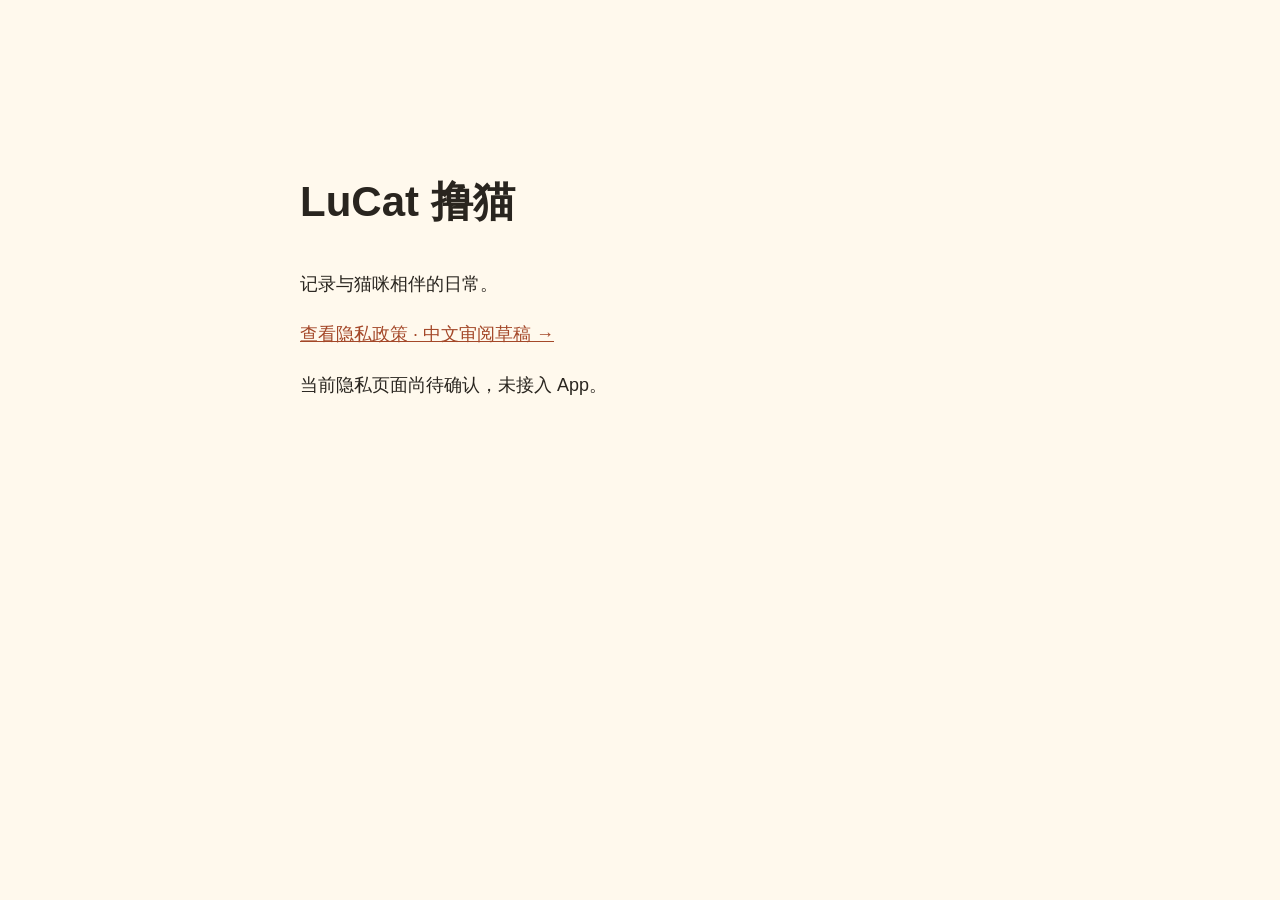
==== lucat/index.html @ 4d1ef344 "Add LuCat privacy landing page" ====
<!doctype html><html lang="zh-Hans"><head><meta charset="utf-8"><meta name="viewport" content="width=device-width,initial-scale=1"><meta name="robots" content="noindex"><title>LuCat 撸猫</title><style>body{font:18px/1.8 -apple-system,BlinkMacSystemFont,sans-serif;color:#29251f;background:#fff9ed;max-width:680px;margin:12vh auto;padding:28px}a{color:#a44829}h1{font-size:42px}p{max-width:36em}</style></head><body><h1>LuCat 撸猫</h1><p>记录与猫咪相伴的日常。</p><p><a href="privacy/?lang=zh-Hans">查看隐私政策 · 中文审阅草稿 →</a></p><p>当前隐私页面尚待确认，未接入 App。</p></body></html>
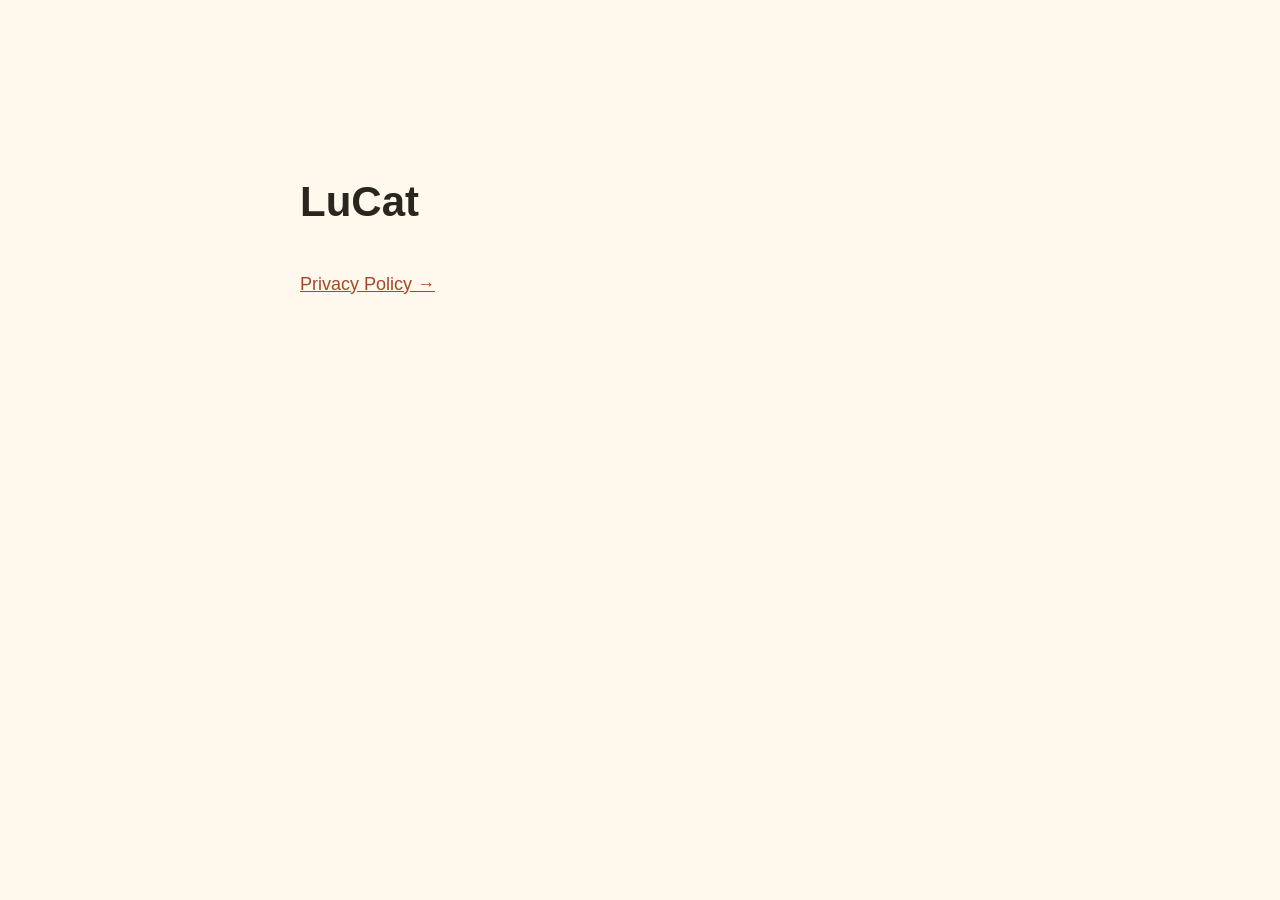
==== commit c76fcce1: "Update LuCat landing page to localized published privacy policy" ====
--- a/lucat/index.html
+++ b/lucat/index.html
@@ -1 +1 @@
-<!doctype html><html lang="zh-Hans"><head><meta charset="utf-8"><meta name="viewport" content="width=device-width,initial-scale=1"><meta name="robots" content="noindex"><title>LuCat 撸猫</title><style>body{font:18px/1.8 -apple-system,BlinkMacSystemFont,sans-serif;color:#29251f;background:#fff9ed;max-width:680px;margin:12vh auto;padding:28px}a{color:#a44829}h1{font-size:42px}p{max-width:36em}</style></head><body><h1>LuCat 撸猫</h1><p>记录与猫咪相伴的日常。</p><p><a href="privacy/?lang=zh-Hans">查看隐私政策 · 中文审阅草稿 →</a></p><p>当前隐私页面尚待确认，未接入 App。</p></body></html>
+<!doctype html><html lang="en"><head><meta charset="utf-8"><meta name="viewport" content="width=device-width,initial-scale=1"><title>LuCat</title><style>body{font:18px/1.8 -apple-system,BlinkMacSystemFont,sans-serif;color:#29251f;background:#fff9ed;max-width:680px;margin:12vh auto;padding:28px}a{color:#a44829}h1{font-size:42px}</style></head><body><h1>LuCat</h1><p><a id="privacy" href="privacy/?lang=en">Privacy Policy →</a></p><script>const data={"en": "Privacy Policy", "zh-Hans": "隐私政策", "zh-Hant-HK": "私隱政策", "ru": "Политика конфиденциальности", "pt-BR": "Política de Privacidade", "es-MX": "Política de privacidad", "fr": "Politique de confidentialité", "de": "Datenschutzerklärung", "it": "Informativa sulla privacy", "ja": "プライバシーポリシー"};const u=new URL(location.href);const q=u.searchParams.get('lang');const l=Object.hasOwn(data,q)?q:'en';document.documentElement.lang=l;const a=document.getElementById('privacy');a.textContent=data[l]+' →';a.href='privacy/?lang='+encodeURIComponent(l);</script></body></html>
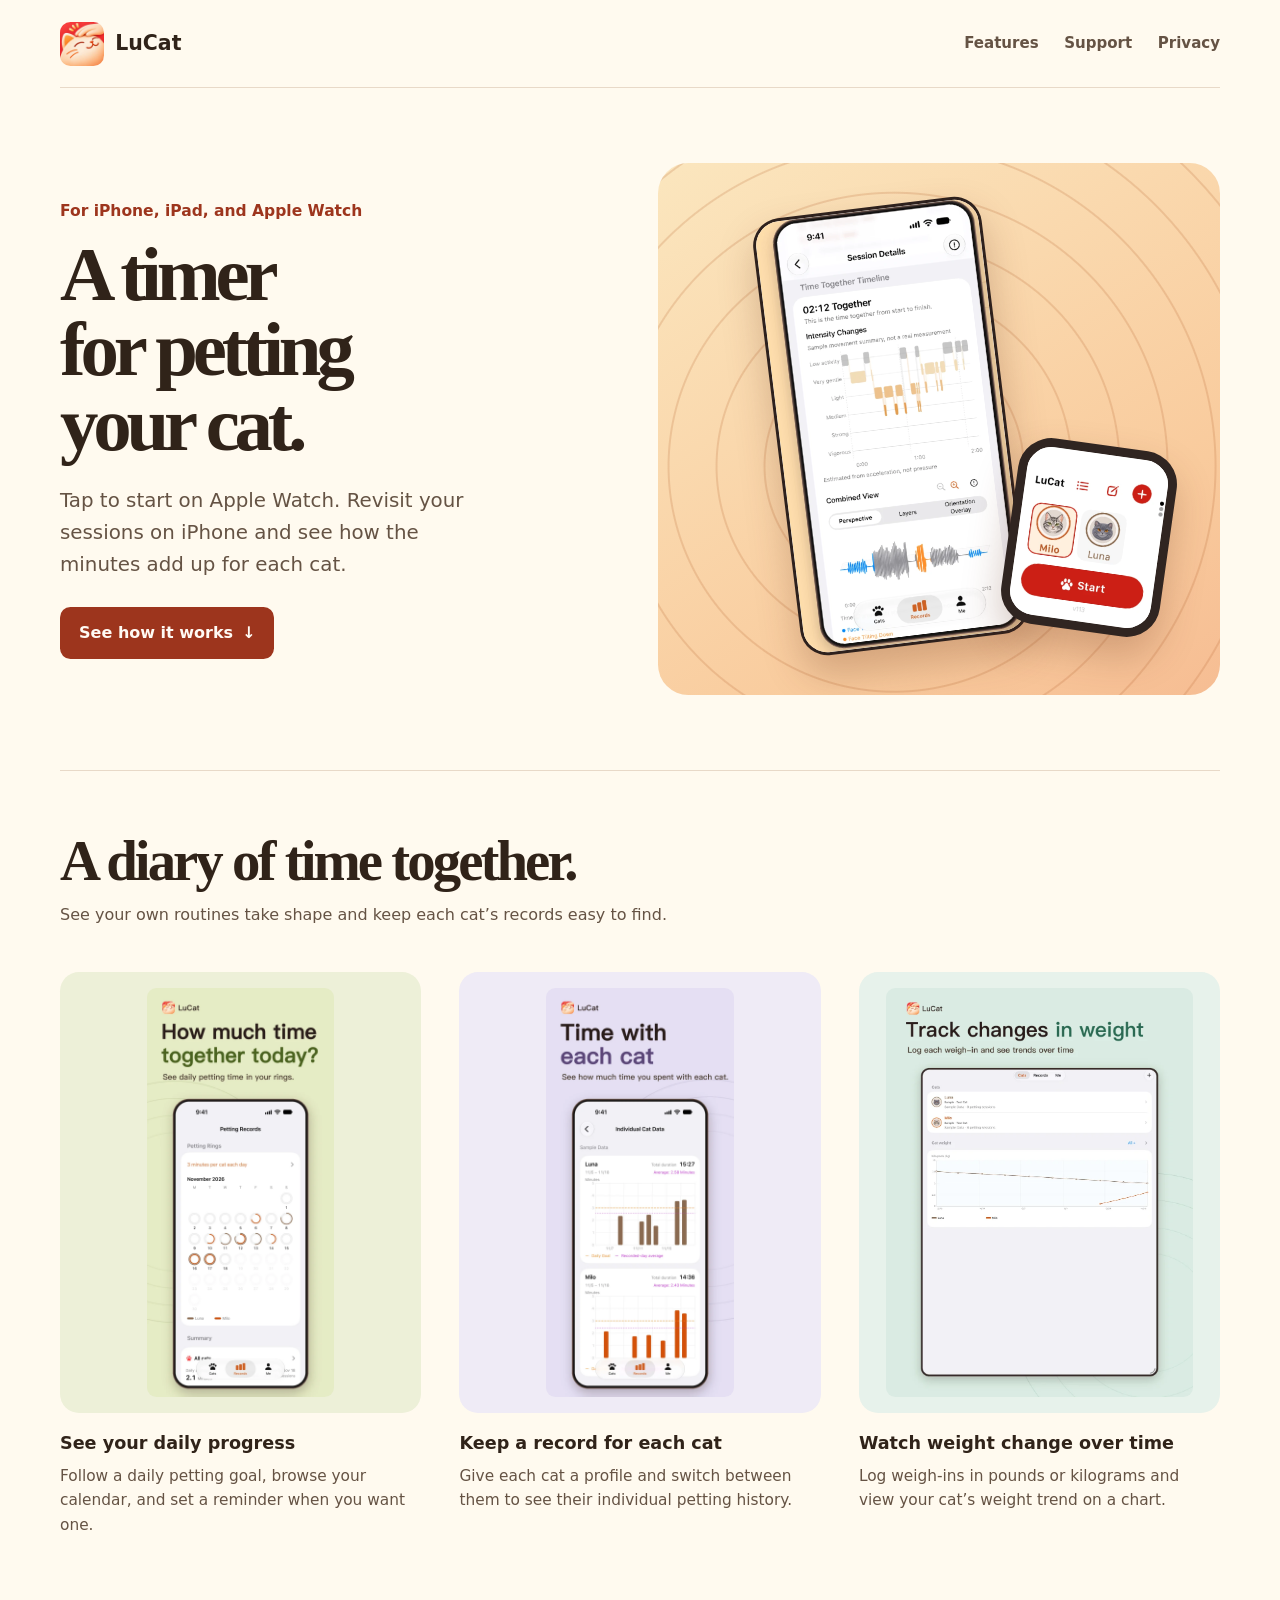
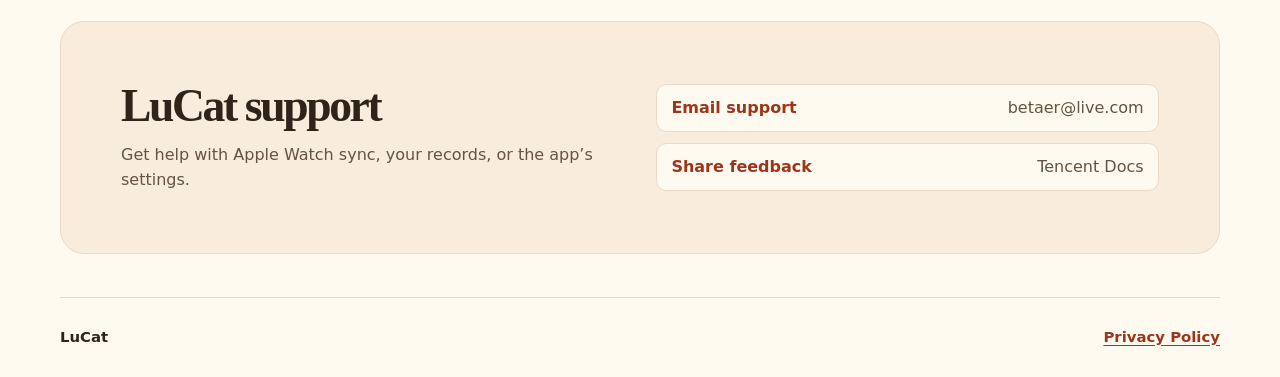
==== commit cc1a4f29: "Publish LuCat product and support page" ====
--- a/lucat/index.html
+++ b/lucat/index.html
@@ -1 +1,108 @@
-<!doctype html><html lang="en"><head><meta charset="utf-8"><meta name="viewport" content="width=device-width,initial-scale=1"><title>LuCat</title><style>body{font:18px/1.8 -apple-system,BlinkMacSystemFont,sans-serif;color:#29251f;background:#fff9ed;max-width:680px;margin:12vh auto;padding:28px}a{color:#a44829}h1{font-size:42px}</style></head><body><h1>LuCat</h1><p><a id="privacy" href="privacy/?lang=en">Privacy Policy →</a></p><script>const data={"en": "Privacy Policy", "zh-Hans": "隐私政策", "zh-Hant-HK": "私隱政策", "ru": "Политика конфиденциальности", "pt-BR": "Política de Privacidade", "es-MX": "Política de privacidad", "fr": "Politique de confidentialité", "de": "Datenschutzerklärung", "it": "Informativa sulla privacy", "ja": "プライバシーポリシー"};const u=new URL(location.href);const q=u.searchParams.get('lang');const l=Object.hasOwn(data,q)?q:'en';document.documentElement.lang=l;const a=document.getElementById('privacy');a.textContent=data[l]+' →';a.href='privacy/?lang='+encodeURIComponent(l);</script></body></html>+<!doctype html>
+<html lang="en-US">
+<head>
+  <meta charset="utf-8">
+  <meta name="viewport" content="width=device-width, initial-scale=1">
+  <meta name="theme-color" content="#fffaef">
+  <title>LuCat | Cat Petting Timer for Apple Watch</title>
+  <meta name="description" content="Track time with each cat. Start petting sessions on Apple Watch, see your daily progress, and keep a separate weight history for every cat.">
+  <link rel="canonical" href="https://betaer.github.io/lucat/">
+  <link rel="icon" type="image/webp" href="assets/images/lucat-icon.webp">
+  <link rel="stylesheet" href="assets/css/landing.css">
+  <meta property="og:type" content="website">
+  <meta property="og:site_name" content="LuCat">
+  <meta property="og:locale" content="en_US">
+  <meta property="og:title" content="LuCat | Cat Petting Timer for Apple Watch">
+  <meta property="og:description" content="Start a petting session from your wrist and keep a diary of time with each cat.">
+  <meta property="og:url" content="https://betaer.github.io/lucat/">
+  <meta property="og:image" content="https://betaer.github.io/lucat/assets/images/lucat-social.jpg">
+  <meta property="og:image:width" content="1200">
+  <meta property="og:image:height" content="514">
+  <meta property="og:image:alt" content="LuCat icon beside the words Save your petting time.">
+  <meta name="twitter:card" content="summary_large_image">
+</head>
+<body>
+  <a class="skip-link" href="#main">Skip to content</a>
+  <header class="site-header wrap" aria-label="Site header">
+    <a class="brand" href="./" aria-label="LuCat home">
+      <img src="assets/images/lucat-icon.webp" width="44" height="44" alt="">
+      <span>LuCat</span>
+    </a>
+    <nav aria-label="Main navigation">
+      <a href="#features">Features</a>
+      <a href="#support">Support</a>
+      <a href="privacy/?lang=en">Privacy</a>
+    </nav>
+  </header>
+
+  <main id="main" class="wrap">
+    <section class="hero" aria-labelledby="hero-title">
+      <div class="hero-copy">
+        <p class="devices">For iPhone, iPad, and Apple Watch</p>
+        <h1 id="hero-title">A timer for petting your cat.</h1>
+        <p class="hero-intro">Tap to start on Apple Watch. Revisit your sessions on iPhone and see how the minutes add up for each cat.</p>
+        <a class="primary-link" href="#features">See how it works <span aria-hidden="true">↓</span></a>
+      </div>
+      <figure class="hero-visual" aria-label="LuCat on Apple Watch and iPhone">
+        <div class="phone-frame">
+          <img src="assets/images/session-timeline.webp" width="690" height="1335"
+            fetchpriority="high" alt="LuCat on iPhone showing the duration and movement timeline of a saved petting session.">
+        </div>
+        <div class="watch-frame">
+          <img src="assets/images/watch-start.webp" width="416" height="496"
+            alt="LuCat on Apple Watch with Milo selected and the Start button ready to tap.">
+        </div>
+      </figure>
+    </section>
+
+    <section id="features" class="features" aria-labelledby="features-title">
+      <div class="section-heading">
+        <h2 id="features-title">A diary of time together.</h2>
+        <p>See your own routines take shape and keep each cat’s records easy to find.</p>
+      </div>
+      <div class="feature-grid">
+        <article class="feature">
+          <div class="feature-visual feature-visual--green">
+            <img src="assets/images/daily-progress.webp" width="780" height="1696" loading="lazy"
+              alt="Petting rings on a monthly calendar show progress toward a daily goal.">
+          </div>
+          <h3>See your daily progress</h3>
+          <p>Follow a daily petting goal, browse your calendar, and set a reminder when you want one.</p>
+        </article>
+        <article class="feature">
+          <div class="feature-visual feature-visual--lilac">
+            <img src="assets/images/time-by-cat.webp" width="780" height="1696" loading="lazy"
+              alt="A cat’s individual session history displays the time spent together.">
+          </div>
+          <h3>Keep a record for each cat</h3>
+          <p>Give each cat a profile and switch between them to see their individual petting history.</p>
+        </article>
+        <article class="feature">
+          <div class="feature-visual feature-visual--mint">
+            <img src="assets/images/weight-trends.webp" width="920" height="1227" loading="lazy"
+              alt="LuCat on iPad displaying a cat’s weight history as a line chart.">
+          </div>
+          <h3>Watch weight change over time</h3>
+          <p>Log weigh-ins in pounds or kilograms and view your cat’s weight trend on a chart.</p>
+        </article>
+      </div>
+    </section>
+
+    <section class="support" id="support" aria-labelledby="support-title">
+      <div>
+        <h2 id="support-title">LuCat support</h2>
+        <p>Get help with Apple Watch sync, your records, or the app’s settings.</p>
+      </div>
+      <ul class="contact-links">
+        <li><a href="mailto:betaer@live.com"><strong>Email support</strong><span>betaer@live.com</span></a></li>
+        <li><a href="https://docs.qq.com/doc/DVmpqSXpBYmVsdnZK"><strong>Share feedback</strong><span>Tencent Docs</span></a></li>
+      </ul>
+    </section>
+  </main>
+
+  <footer class="site-footer wrap">
+    <span>LuCat</span>
+    <a href="privacy/?lang=en">Privacy Policy</a>
+  </footer>
+</body>
+</html>
--- a/lucat/assets/css/landing.css
+++ b/lucat/assets/css/landing.css
@@ -0,0 +1,235 @@
+:root {
+  color-scheme: light;
+  --canvas: #fffaef;
+  --ink: #302319;
+  --muted: #655344;
+  --accent: #9d351d;
+  --line: #e8d9c8;
+  font-family: system-ui, -apple-system, BlinkMacSystemFont, "Segoe UI", sans-serif;
+  line-height: 1.6;
+  color: var(--ink);
+  background: var(--canvas);
+}
+
+*, *::before, *::after { box-sizing: border-box; }
+body { margin: 0; }
+img { display: block; max-width: 100%; height: auto; }
+a { color: var(--accent); text-underline-offset: .22em; }
+a:hover { text-decoration-thickness: 2px; }
+:focus-visible { outline: 3px solid var(--accent); outline-offset: 5px; }
+.wrap { width: min(1160px, calc(100% - 72px)); margin-inline: auto; }
+
+.skip-link {
+  position: fixed;
+  z-index: 1;
+  inset: .75rem auto auto .75rem;
+  transform: translateY(-180%);
+  background: var(--canvas);
+  padding: .65rem .9rem;
+  border: 1px solid currentColor;
+  border-radius: .5rem;
+}
+.skip-link:focus { transform: translateY(0); }
+
+.site-header {
+  display: flex;
+  align-items: center;
+  justify-content: space-between;
+  gap: 1rem;
+  min-height: 5.5rem;
+  border-bottom: 1px solid var(--line);
+}
+.brand {
+  display: inline-flex;
+  align-items: center;
+  gap: .7rem;
+  color: var(--ink);
+  font-size: 1.28rem;
+  font-weight: 730;
+  text-decoration: none;
+}
+.brand img { flex: none; border-radius: 24%; }
+.site-header nav { display: flex; align-items: center; flex-wrap: wrap; gap: clamp(.55rem, 2vw, 1.7rem); }
+.site-header nav a { color: var(--muted); font-size: .94rem; font-weight: 620; text-decoration: none; }
+.site-header nav a:hover { color: var(--accent); text-decoration: underline; }
+
+.hero {
+  min-height: clamp(31rem, 48vw, 37rem);
+  display: grid;
+  grid-template-columns: minmax(0, .95fr) minmax(0, 1fr);
+  align-items: center;
+  gap: clamp(2.25rem, 5vw, 4.7rem);
+  padding-block: clamp(2.65rem, 6vw, 4.7rem);
+}
+.devices { color: var(--accent); font-size: .97rem; font-weight: 665; margin: 0 0 .8rem; }
+h1, h2, h3 { margin: 0; text-wrap: balance; }
+h1 {
+  max-width: 11ch;
+  font-family: Georgia, "Times New Roman", serif;
+  font-size: clamp(3.1rem, 6vw, 5.7rem);
+  line-height: .98;
+  letter-spacing: -.067em;
+  font-weight: 600;
+}
+.hero-intro {
+  color: var(--muted);
+  max-width: 34ch;
+  font-size: clamp(1.06rem, 1.75vw, 1.24rem);
+  margin: 1.4rem 0 1.65rem;
+}
+.primary-link {
+  display: inline-flex;
+  align-items: center;
+  justify-content: center;
+  gap: .55rem;
+  background: var(--accent);
+  color: #fffaf4;
+  border: 1px solid transparent;
+  border-radius: .65rem;
+  padding: .77rem 1.13rem;
+  font-weight: 690;
+  text-decoration: none;
+}
+.primary-link:hover { background: #772410; }
+
+.hero-visual {
+  position: relative;
+  isolation: isolate;
+  display: grid;
+  place-items: center;
+  min-width: 0;
+  min-height: 0;
+  height: clamp(25rem, 43vw, 33.25rem);
+  margin: 0;
+  border-radius: 1.9rem;
+  overflow: hidden;
+  background:
+    repeating-radial-gradient(circle at 42% 57%, transparent 0 32px, #b7653235 33px 34px, transparent 35px 48px),
+    linear-gradient(148deg, #fbe6be, #f9cb9d 72%, #f6bd93);
+}
+.phone-frame, .watch-frame { overflow: hidden; background: #faf9f6; box-shadow: 0 19px 38px #68301943; }
+.phone-frame {
+  position: absolute;
+  width: clamp(10.6rem, 18vw, 15.15rem);
+  border-radius: 12% / 6.2%;
+  left: 21%;
+  top: 8%;
+  border: 3px solid #2e211d;
+  transform: rotate(-7deg);
+}
+.phone-frame img, .watch-frame img { width: 100%; }
+.watch-frame {
+  position: absolute;
+  width: clamp(6.9rem, 13vw, 10rem);
+  right: 9%;
+  bottom: 12%;
+  border-radius: 21% / 17.6%;
+  border: clamp(5px, 1vw, 9px) solid #302521;
+  transform: rotate(8deg);
+}
+
+.features {
+  border-top: 1px solid var(--line);
+  padding-block: clamp(2.1rem, 5vw, 3.75rem) clamp(3rem, 7vw, 5.25rem);
+}
+.section-heading { margin-bottom: clamp(1.5rem, 4vw, 2.75rem); }
+.section-heading h2, .support h2 {
+  font-family: Georgia, "Times New Roman", serif;
+  font-size: clamp(2.3rem, 4.5vw, 3.55rem);
+  font-weight: 600;
+  line-height: 1.04;
+  letter-spacing: -.052em;
+}
+.section-heading p, .support p { color: var(--muted); margin: .75rem 0 0; }
+.feature-grid { display: grid; grid-template-columns: repeat(3, minmax(0, 1fr)); gap: clamp(1.05rem, 3vw, 2.4rem); }
+.feature-visual {
+  border-radius: 1.2rem;
+  aspect-ratio: 1 / 1.22;
+  overflow: hidden;
+  display: flex;
+  align-items: center;
+  justify-content: center;
+  margin-bottom: 1.2rem;
+  padding: 1rem;
+}
+.feature-visual img { width: auto; height: 100%; object-fit: contain; border-radius: .6rem; }
+.feature-visual--green { background: #edf0d8; }
+.feature-visual--lilac { background: #efebf6; }
+.feature-visual--mint { background: #e7f2eb; }
+.feature h3 { font-size: 1.1rem; line-height: 1.34; font-weight: 730; }
+.feature p { color: var(--muted); margin: .52rem 0 0; font-size: .96rem; max-width: 36ch; }
+
+.support {
+  display: grid;
+  grid-template-columns: minmax(0, 1fr) minmax(0, 1fr);
+  align-items: center;
+  column-gap: 2rem;
+  row-gap: 1.35rem;
+  padding: clamp(1.65rem, 5vw, 3.75rem);
+  background: #f8ecdc;
+  border: 1px solid var(--line);
+  border-radius: 1.5rem;
+}
+.support h2 { font-size: clamp(2rem, 3.7vw, 2.85rem); }
+.contact-links { list-style: none; display: grid; gap: .7rem; padding: 0; margin: 0; }
+.contact-links a {
+  display: flex;
+  justify-content: space-between;
+  align-items: baseline;
+  flex-wrap: wrap;
+  gap: .2rem 1rem;
+  padding: .64rem .9rem;
+  background: var(--canvas);
+  border: 1px solid var(--line);
+  border-radius: .65rem;
+  text-decoration: none;
+}
+.contact-links a:hover strong { text-decoration: underline; }
+.contact-links a span { color: var(--muted); overflow-wrap: anywhere; }
+
+.site-footer {
+  display: flex;
+  align-items: center;
+  justify-content: space-between;
+  gap: 1rem;
+  min-height: 5rem;
+  font-size: .93rem;
+  font-weight: 650;
+  margin-top: 2.7rem;
+  border-top: 1px solid var(--line);
+}
+
+@media (max-width: 880px) {
+  .wrap { width: min(100% - 48px, 1160px); }
+  .hero { gap: 2rem; }
+  h1 { max-width: 10ch; }
+  .hero-visual { height: clamp(22rem, 52vw, 29rem); }
+  .phone-frame { width: clamp(10rem, 23vw, 13.4rem); left: 18%; }
+  .watch-frame { width: clamp(6.15rem, 14vw, 8.1rem); right: 7%; }
+}
+
+@media (max-width: 680px) {
+  .wrap { width: calc(100% - 36px); }
+  .site-header { min-height: 4.75rem; }
+  .brand { gap: .45rem; font-size: 1.13rem; }
+  .brand img { width: 34px; height: 34px; }
+  .site-header nav { gap: .65rem; justify-content: flex-end; }
+  .site-header nav a { font-size: .85rem; }
+  .hero { grid-template-columns: 1fr; gap: 1.6rem; padding-top: 2.55rem; }
+  h1 { font-size: clamp(3.25rem, 10.4vw, 4.5rem); max-width: 13ch; }
+  .hero-intro { margin: 1rem 0 1.2rem; }
+  .hero-visual { height: clamp(23rem, 98vw, 28.6rem); border-radius: 1.35rem; }
+  .phone-frame { left: 20%; width: clamp(10.2rem, 45vw, 13.5rem); }
+  .watch-frame { width: clamp(6.4rem, 29vw, 8rem); right: 11%; }
+  .feature-grid { grid-template-columns: 1fr; gap: 2rem; }
+  .feature-visual { aspect-ratio: 1 / 1.04; margin-bottom: .8rem; }
+  .support { grid-template-columns: 1fr; }
+  .site-footer { margin-top: 2rem; }
+}
+
+@media (max-width: 365px) {
+  .site-header nav { gap: .45rem; }
+  .site-header nav a { font-size: .78rem; }
+  .hero-visual { height: 21rem; }
+  .watch-frame { right: 7%; }
+}
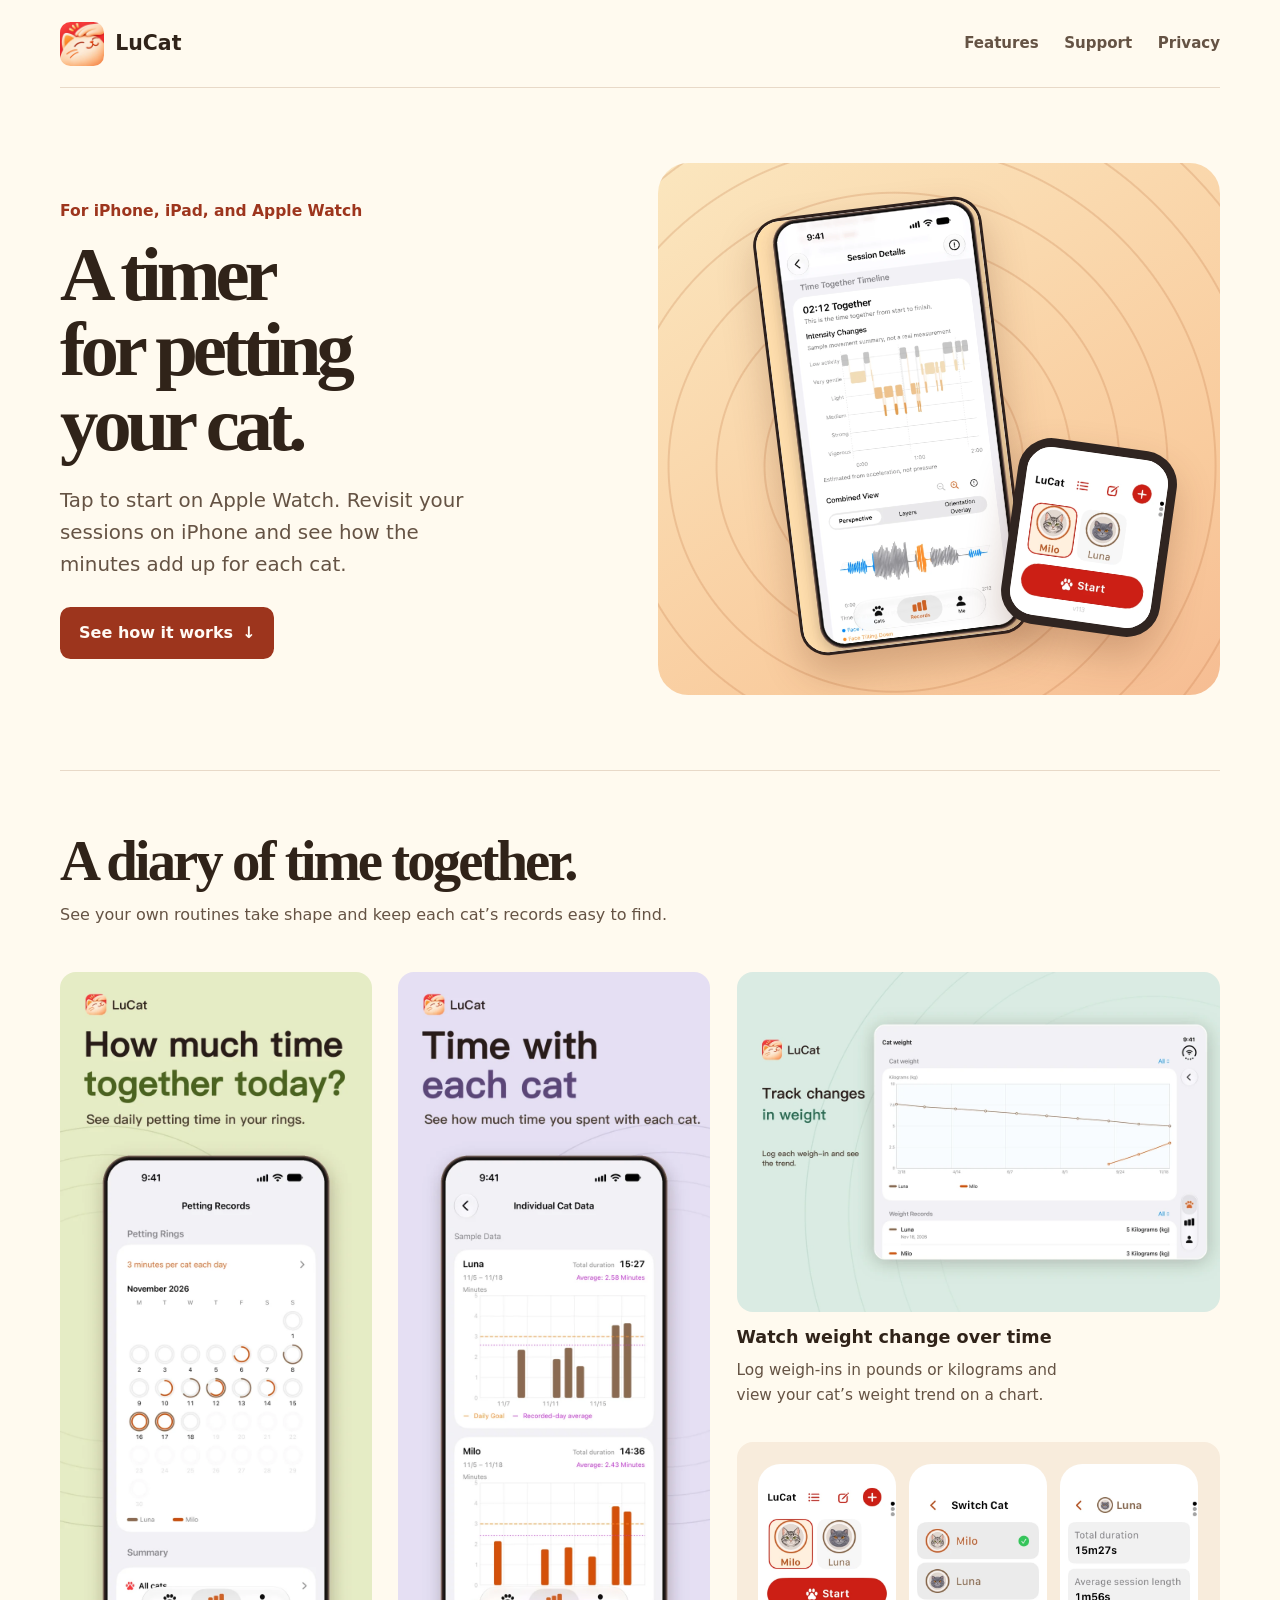
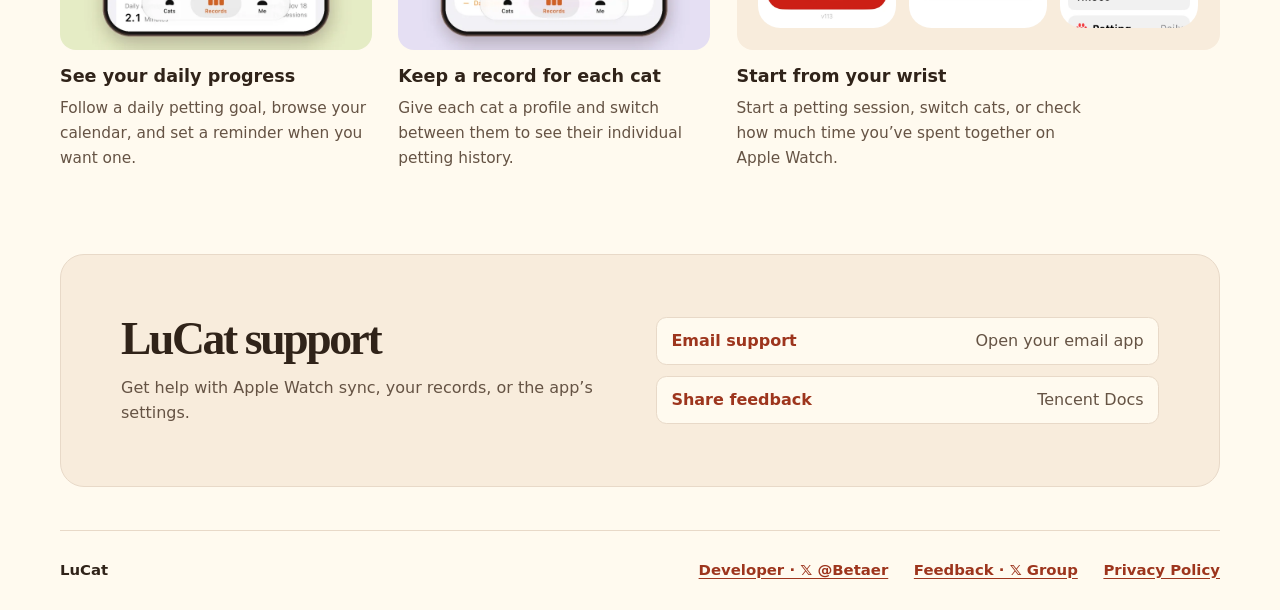
==== commit 3ae31dd2: "Update LuCat device gallery and protect the support email" ====
--- a/lucat/index.html
+++ b/lucat/index.html
@@ -9,6 +9,7 @@
   <link rel="canonical" href="https://betaer.github.io/lucat/">
   <link rel="icon" type="image/webp" href="assets/images/lucat-icon.webp">
   <link rel="stylesheet" href="assets/css/landing.css">
+  <script defer src="assets/js/support-email.js"></script>
   <meta property="og:type" content="website">
   <meta property="og:site_name" content="LuCat">
   <meta property="og:locale" content="en_US">
@@ -62,29 +63,49 @@
       </div>
       <div class="feature-grid">
         <article class="feature">
-          <div class="feature-visual feature-visual--green">
+          <a class="feature-shot" href="assets/images/daily-progress.webp">
             <img src="assets/images/daily-progress.webp" width="780" height="1696" loading="lazy"
-              alt="Petting rings on a monthly calendar show progress toward a daily goal.">
-          </div>
+              alt="How much time together today? An iPhone calendar shows daily petting rings.">
+          </a>
           <h3>See your daily progress</h3>
           <p>Follow a daily petting goal, browse your calendar, and set a reminder when you want one.</p>
         </article>
         <article class="feature">
-          <div class="feature-visual feature-visual--lilac">
+          <a class="feature-shot" href="assets/images/time-by-cat.webp">
             <img src="assets/images/time-by-cat.webp" width="780" height="1696" loading="lazy"
-              alt="A cat’s individual session history displays the time spent together.">
-          </div>
+              alt="Time with each cat. Separate bar charts show the minutes spent with Luna and Milo on iPhone.">
+          </a>
           <h3>Keep a record for each cat</h3>
           <p>Give each cat a profile and switch between them to see their individual petting history.</p>
         </article>
-        <article class="feature">
-          <div class="feature-visual feature-visual--mint">
-            <img src="assets/images/weight-trends.webp" width="920" height="1227" loading="lazy"
-              alt="LuCat on iPad displaying a cat’s weight history as a line chart.">
-          </div>
-          <h3>Watch weight change over time</h3>
-          <p>Log weigh-ins in pounds or kilograms and view your cat’s weight trend on a chart.</p>
-        </article>
+        <div class="feature-stack">
+          <article class="feature">
+            <a class="feature-shot" href="assets/images/duo-weight-trends.webp">
+              <img src="assets/images/duo-weight-trends.webp" width="1160" height="816" loading="lazy"
+                alt="Track changes in weight. A landscape iPhone Duo chart compares Luna’s and Milo’s weigh-ins.">
+            </a>
+            <h3>Watch weight change over time</h3>
+            <p>Log weigh-ins in pounds or kilograms and view your cat’s weight trend on a chart.</p>
+          </article>
+          <article class="feature">
+            <div class="watch-gallery">
+              <a href="assets/images/watch-start.webp">
+                <img src="assets/images/watch-start.webp" width="416" height="496" loading="lazy"
+                  alt="Apple Watch showing Milo selected and the Start button.">
+              </a>
+              <a href="assets/images/watch-switch-cat.webp">
+                <img src="assets/images/watch-switch-cat.webp" width="416" height="496" loading="lazy"
+                  alt="Switch Cat on Apple Watch, with Milo selected and Luna available.">
+              </a>
+              <a href="assets/images/watch-time-with-luna.webp">
+                <img src="assets/images/watch-time-with-luna.webp" width="416" height="496" loading="lazy"
+                  alt="Luna’s Apple Watch summary shows total petting time and average session length.">
+              </a>
+            </div>
+            <h3>Start from your wrist</h3>
+            <p>Start a petting session, switch cats, or check how much time you’ve spent together on Apple Watch.</p>
+          </article>
+        </div>
       </div>
     </section>
 
@@ -94,7 +115,12 @@
         <p>Get help with Apple Watch sync, your records, or the app’s settings.</p>
       </div>
       <ul class="contact-links">
-        <li><a href="mailto:betaer@live.com"><strong>Email support</strong><span>betaer@live.com</span></a></li>
+        <li>
+          <a data-support-email>
+            <strong>Email support</strong>
+            <span data-email-label="Open your email app"><img src="assets/images/support-address.png" width="140" height="24" alt="Support email address"></span>
+          </a>
+        </li>
         <li><a href="https://docs.qq.com/doc/DVmpqSXpBYmVsdnZK"><strong>Share feedback</strong><span>Tencent Docs</span></a></li>
       </ul>
     </section>
@@ -102,7 +128,11 @@
 
   <footer class="site-footer wrap">
     <span>LuCat</span>
-    <a href="privacy/?lang=en">Privacy Policy</a>
+    <nav aria-label="Footer">
+      <a href="https://x.com/intent/user?screen_name=betaer" aria-label="Developer @Betaer on X">Developer · 𝕏 @Betaer</a>
+      <a href="https://x.com/i/chat/group_join/g2122385444969349533/55EEg15kcr" aria-label="LuCat feedback group on X">Feedback · 𝕏 Group</a>
+      <a href="privacy/?lang=en">Privacy Policy</a>
+    </nav>
   </footer>
 </body>
 </html>
--- a/lucat/assets/css/landing.css
+++ b/lucat/assets/css/landing.css
@@ -141,21 +141,30 @@
   letter-spacing: -.052em;
 }
 .section-heading p, .support p { color: var(--muted); margin: .75rem 0 0; }
-.feature-grid { display: grid; grid-template-columns: repeat(3, minmax(0, 1fr)); gap: clamp(1.05rem, 3vw, 2.4rem); }
-.feature-visual {
-  border-radius: 1.2rem;
-  aspect-ratio: 1 / 1.22;
-  overflow: hidden;
-  display: flex;
-  align-items: center;
-  justify-content: center;
-  margin-bottom: 1.2rem;
-  padding: 1rem;
-}
-.feature-visual img { width: auto; height: 100%; object-fit: contain; border-radius: .6rem; }
-.feature-visual--green { background: #edf0d8; }
-.feature-visual--lilac { background: #efebf6; }
-.feature-visual--mint { background: #e7f2eb; }
+.feature-grid {
+  --gallery-gap: clamp(1rem, 2.1vw, 1.65rem);
+  display: grid;
+  grid-template-columns: minmax(0, 1fr) minmax(0, 1fr) minmax(0, 1.55fr);
+  gap: var(--gallery-gap);
+}
+.feature-stack { display: flex; flex-direction: column; justify-content: space-between; gap: var(--gallery-gap); }
+.feature-shot, .watch-gallery {
+  display: block;
+  border-radius: 1rem;
+  margin-bottom: .9rem;
+}
+.feature-shot img { width: 100%; border-radius: inherit; }
+.feature-shot, .watch-gallery a { cursor: zoom-in; }
+.watch-gallery {
+  display: grid;
+  grid-template-columns: repeat(3, minmax(0, 1fr));
+  align-items: center;
+  gap: clamp(.4rem, 1vw, .8rem);
+  padding: clamp(.8rem, 1.7vw, 1.4rem);
+  background: #f8ecdc;
+}
+.watch-gallery a { display: block; border-radius: 16% / 13.4%; }
+.watch-gallery img { width: 100%; border-radius: inherit; }
 .feature h3 { font-size: 1.1rem; line-height: 1.34; font-weight: 730; }
 .feature p { color: var(--muted); margin: .52rem 0 0; font-size: .96rem; max-width: 36ch; }
 
@@ -172,8 +181,9 @@
 }
 .support h2 { font-size: clamp(2rem, 3.7vw, 2.85rem); }
 .contact-links { list-style: none; display: grid; gap: .7rem; padding: 0; margin: 0; }
-.contact-links a {
+.contact-links :is(a, button) {
   display: flex;
+  width: 100%;
   justify-content: space-between;
   align-items: baseline;
   flex-wrap: wrap;
@@ -182,10 +192,14 @@
   background: var(--canvas);
   border: 1px solid var(--line);
   border-radius: .65rem;
+  color: var(--accent);
+  font: inherit;
+  text-align: start;
   text-decoration: none;
 }
-.contact-links a:hover strong { text-decoration: underline; }
-.contact-links a span { color: var(--muted); overflow-wrap: anywhere; }
+.contact-links button { cursor: pointer; }
+.contact-links :is(a[href], button):hover strong { text-decoration: underline; }
+.contact-links span { color: var(--muted); overflow-wrap: anywhere; }
 
 .site-footer {
   display: flex;
@@ -197,7 +211,9 @@
   font-weight: 650;
   margin-top: 2.7rem;
   border-top: 1px solid var(--line);
-}
+  padding-block: 1.25rem;
+}
+.site-footer nav { display: flex; justify-content: flex-end; flex-wrap: wrap; gap: .5rem 1.6rem; }
 
 @media (max-width: 880px) {
   .wrap { width: min(100% - 48px, 1160px); }
@@ -206,6 +222,8 @@
   .hero-visual { height: clamp(22rem, 52vw, 29rem); }
   .phone-frame { width: clamp(10rem, 23vw, 13.4rem); left: 18%; }
   .watch-frame { width: clamp(6.15rem, 14vw, 8.1rem); right: 7%; }
+  .feature-grid { grid-template-columns: repeat(2, minmax(0, 1fr)); row-gap: 2rem; }
+  .feature-stack { grid-column: 1 / -1; display: grid; grid-template-columns: repeat(2, minmax(0, 1fr)); }
 }
 
 @media (max-width: 680px) {
@@ -221,10 +239,13 @@
   .hero-visual { height: clamp(23rem, 98vw, 28.6rem); border-radius: 1.35rem; }
   .phone-frame { left: 20%; width: clamp(10.2rem, 45vw, 13.5rem); }
   .watch-frame { width: clamp(6.4rem, 29vw, 8rem); right: 11%; }
-  .feature-grid { grid-template-columns: 1fr; gap: 2rem; }
-  .feature-visual { aspect-ratio: 1 / 1.04; margin-bottom: .8rem; }
+  .feature-stack { grid-template-columns: 1fr; gap: 1.75rem; }
+  .feature-shot, .watch-gallery { margin-bottom: .65rem; }
+  .feature h3 { font-size: 1rem; }
+  .feature p { font-size: .94rem; margin-top: .35rem; }
   .support { grid-template-columns: 1fr; }
-  .site-footer { margin-top: 2rem; }
+  .site-footer { margin-top: 2rem; align-items: flex-start; }
+  .site-footer nav { flex-direction: column; gap: .6rem; align-items: flex-start; }
 }
 
 @media (max-width: 365px) {
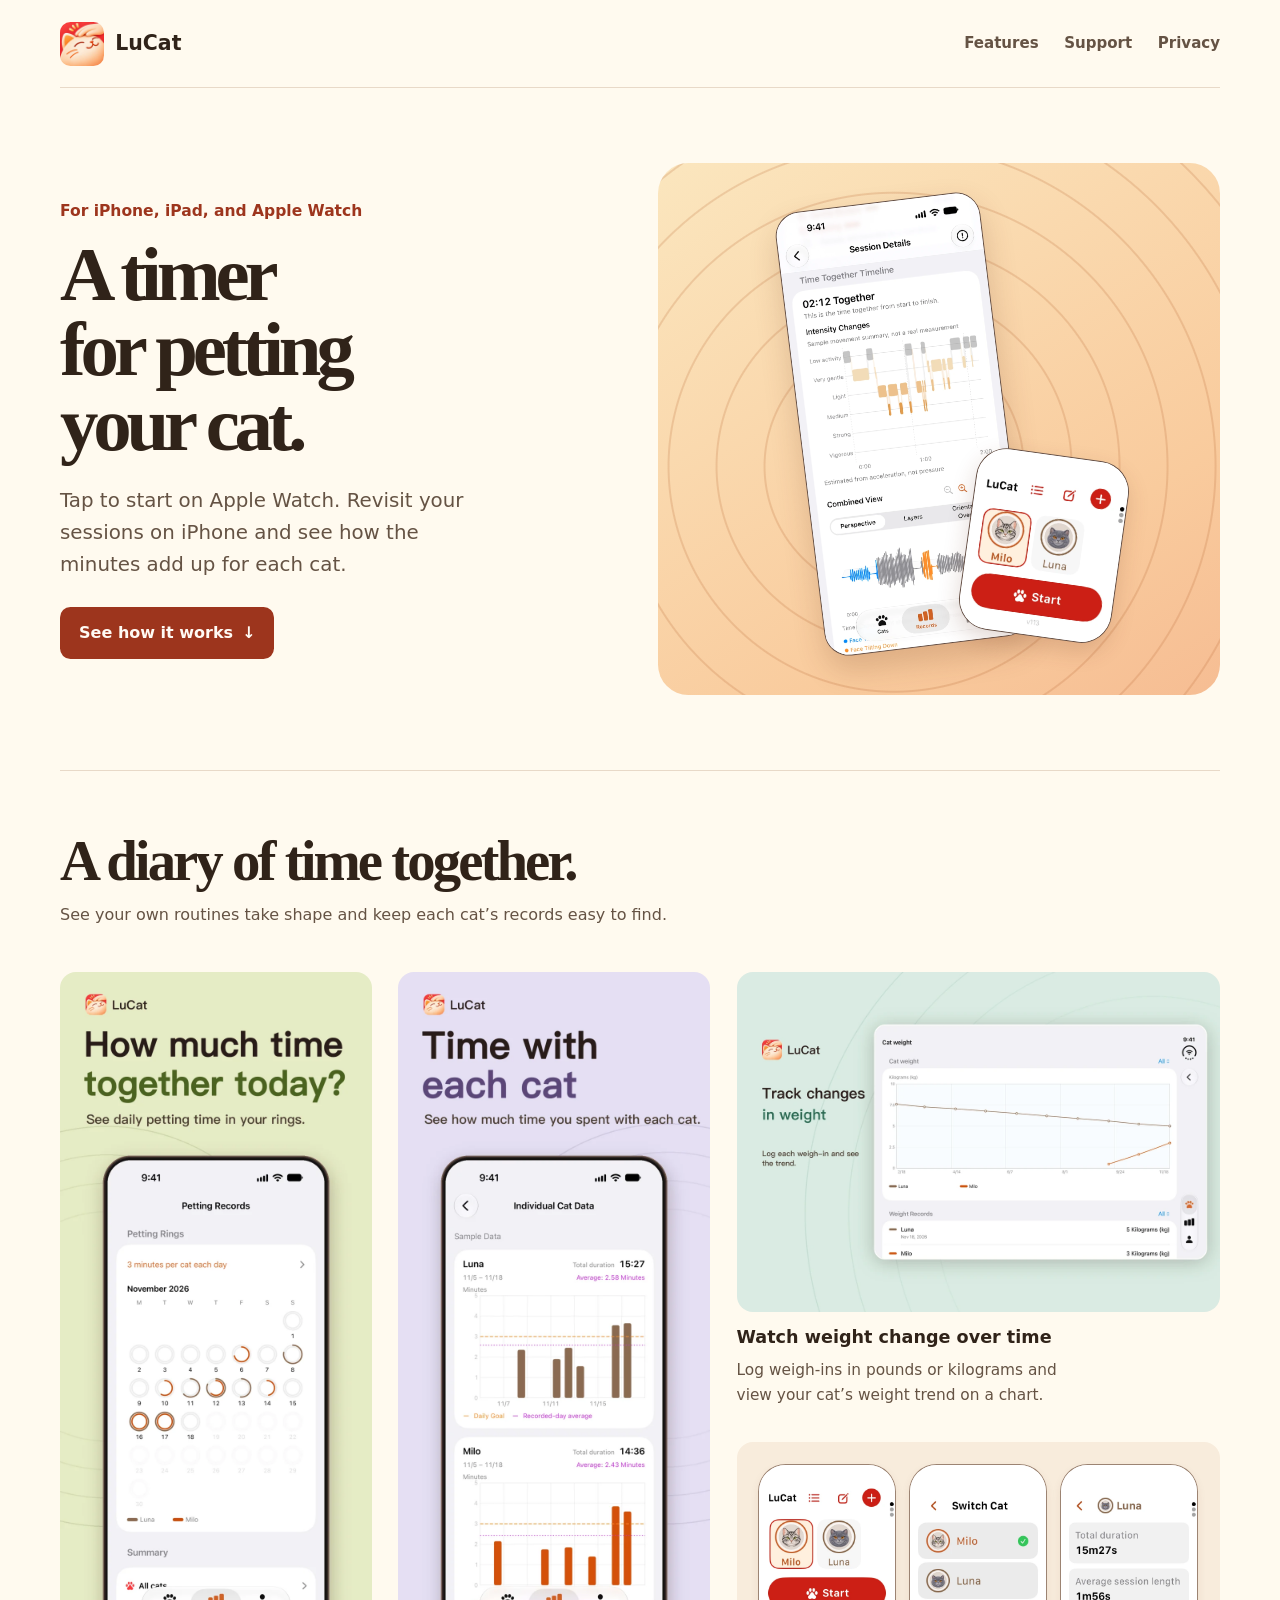
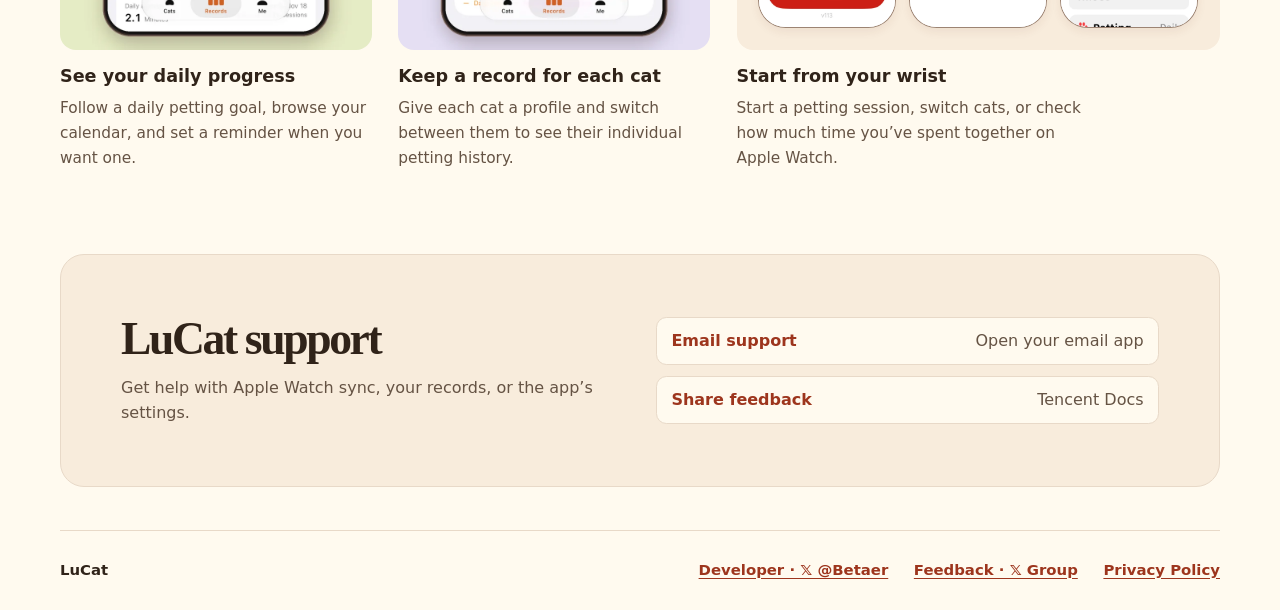
==== commit 7fdc972e: "Refine LuCat landing page device frames" ====
--- a/lucat/index.html
+++ b/lucat/index.html
@@ -8,7 +8,7 @@
   <meta name="description" content="Track time with each cat. Start petting sessions on Apple Watch, see your daily progress, and keep a separate weight history for every cat.">
   <link rel="canonical" href="https://betaer.github.io/lucat/">
   <link rel="icon" type="image/webp" href="assets/images/lucat-icon.webp">
-  <link rel="stylesheet" href="assets/css/landing.css">
+  <link rel="stylesheet" href="assets/css/landing.css?v=slim-frames">
   <script defer src="assets/js/support-email.js"></script>
   <meta property="og:type" content="website">
   <meta property="og:site_name" content="LuCat">
@@ -46,7 +46,7 @@
       </div>
       <figure class="hero-visual" aria-label="LuCat on Apple Watch and iPhone">
         <div class="phone-frame">
-          <img src="assets/images/session-timeline.webp" width="690" height="1335"
+          <img src="assets/images/session-timeline.webp?v=slim-frames" width="690" height="1500"
             fetchpriority="high" alt="LuCat on iPhone showing the duration and movement timeline of a saved petting session.">
         </div>
         <div class="watch-frame">
--- a/lucat/assets/css/landing.css
+++ b/lucat/assets/css/landing.css
@@ -5,6 +5,7 @@
   --muted: #655344;
   --accent: #9d351d;
   --line: #e8d9c8;
+  --device-edge: #665147;
   font-family: system-ui, -apple-system, BlinkMacSystemFont, "Segoe UI", sans-serif;
   line-height: 1.6;
   color: var(--ink);
@@ -107,24 +108,30 @@
     repeating-radial-gradient(circle at 42% 57%, transparent 0 32px, #b7653235 33px 34px, transparent 35px 48px),
     linear-gradient(148deg, #fbe6be, #f9cb9d 72%, #f6bd93);
 }
-.phone-frame, .watch-frame { overflow: hidden; background: #faf9f6; box-shadow: 0 19px 38px #68301943; }
+.phone-frame, .watch-frame, .watch-gallery a {
+  overflow: hidden;
+  background: #fff;
+  border: 1px solid var(--device-edge);
+}
 .phone-frame {
   position: absolute;
-  width: clamp(10.6rem, 18vw, 15.15rem);
-  border-radius: 12% / 6.2%;
-  left: 21%;
-  top: 8%;
-  border: 3px solid #2e211d;
-  transform: rotate(-7deg);
-}
-.phone-frame img, .watch-frame img { width: 100%; }
+  height: 84%;
+  aspect-ratio: 690 / 1500;
+  border-radius: 12% / 5.5%;
+  left: 49%;
+  top: 49%;
+  box-shadow: 0 14px 30px #68301933;
+  transform: translate(-65%, -50%) rotate(-7deg);
+}
+.phone-frame img { width: 100%; height: 100%; object-fit: cover; }
+.watch-frame, .watch-gallery a { border-radius: 20% / 16.8%; }
+.watch-frame img, .watch-gallery img { width: 100%; }
 .watch-frame {
   position: absolute;
-  width: clamp(6.9rem, 13vw, 10rem);
-  right: 9%;
-  bottom: 12%;
-  border-radius: 21% / 17.6%;
-  border: clamp(5px, 1vw, 9px) solid #302521;
+  width: clamp(6.4rem, 13vw, 9.6rem);
+  left: 55%;
+  bottom: 11%;
+  box-shadow: 0 9px 22px #6830192e;
   transform: rotate(8deg);
 }
 
@@ -163,8 +170,11 @@
   padding: clamp(.8rem, 1.7vw, 1.4rem);
   background: #f8ecdc;
 }
-.watch-gallery a { display: block; border-radius: 16% / 13.4%; }
-.watch-gallery img { width: 100%; border-radius: inherit; }
+.watch-gallery a {
+  display: block;
+  border-color: #9c8473;
+  box-shadow: 0 4px 10px #68301912;
+}
 .feature h3 { font-size: 1.1rem; line-height: 1.34; font-weight: 730; }
 .feature p { color: var(--muted); margin: .52rem 0 0; font-size: .96rem; max-width: 36ch; }
 
@@ -220,8 +230,6 @@
   .hero { gap: 2rem; }
   h1 { max-width: 10ch; }
   .hero-visual { height: clamp(22rem, 52vw, 29rem); }
-  .phone-frame { width: clamp(10rem, 23vw, 13.4rem); left: 18%; }
-  .watch-frame { width: clamp(6.15rem, 14vw, 8.1rem); right: 7%; }
   .feature-grid { grid-template-columns: repeat(2, minmax(0, 1fr)); row-gap: 2rem; }
   .feature-stack { grid-column: 1 / -1; display: grid; grid-template-columns: repeat(2, minmax(0, 1fr)); }
 }
@@ -237,8 +245,7 @@
   h1 { font-size: clamp(3.25rem, 10.4vw, 4.5rem); max-width: 13ch; }
   .hero-intro { margin: 1rem 0 1.2rem; }
   .hero-visual { height: clamp(23rem, 98vw, 28.6rem); border-radius: 1.35rem; }
-  .phone-frame { left: 20%; width: clamp(10.2rem, 45vw, 13.5rem); }
-  .watch-frame { width: clamp(6.4rem, 29vw, 8rem); right: 11%; }
+  .watch-frame { width: clamp(6.4rem, 29vw, 8rem); }
   .feature-stack { grid-template-columns: 1fr; gap: 1.75rem; }
   .feature-shot, .watch-gallery { margin-bottom: .65rem; }
   .feature h3 { font-size: 1rem; }
@@ -252,5 +259,4 @@
   .site-header nav { gap: .45rem; }
   .site-header nav a { font-size: .78rem; }
   .hero-visual { height: 21rem; }
-  .watch-frame { right: 7%; }
-}
+}
